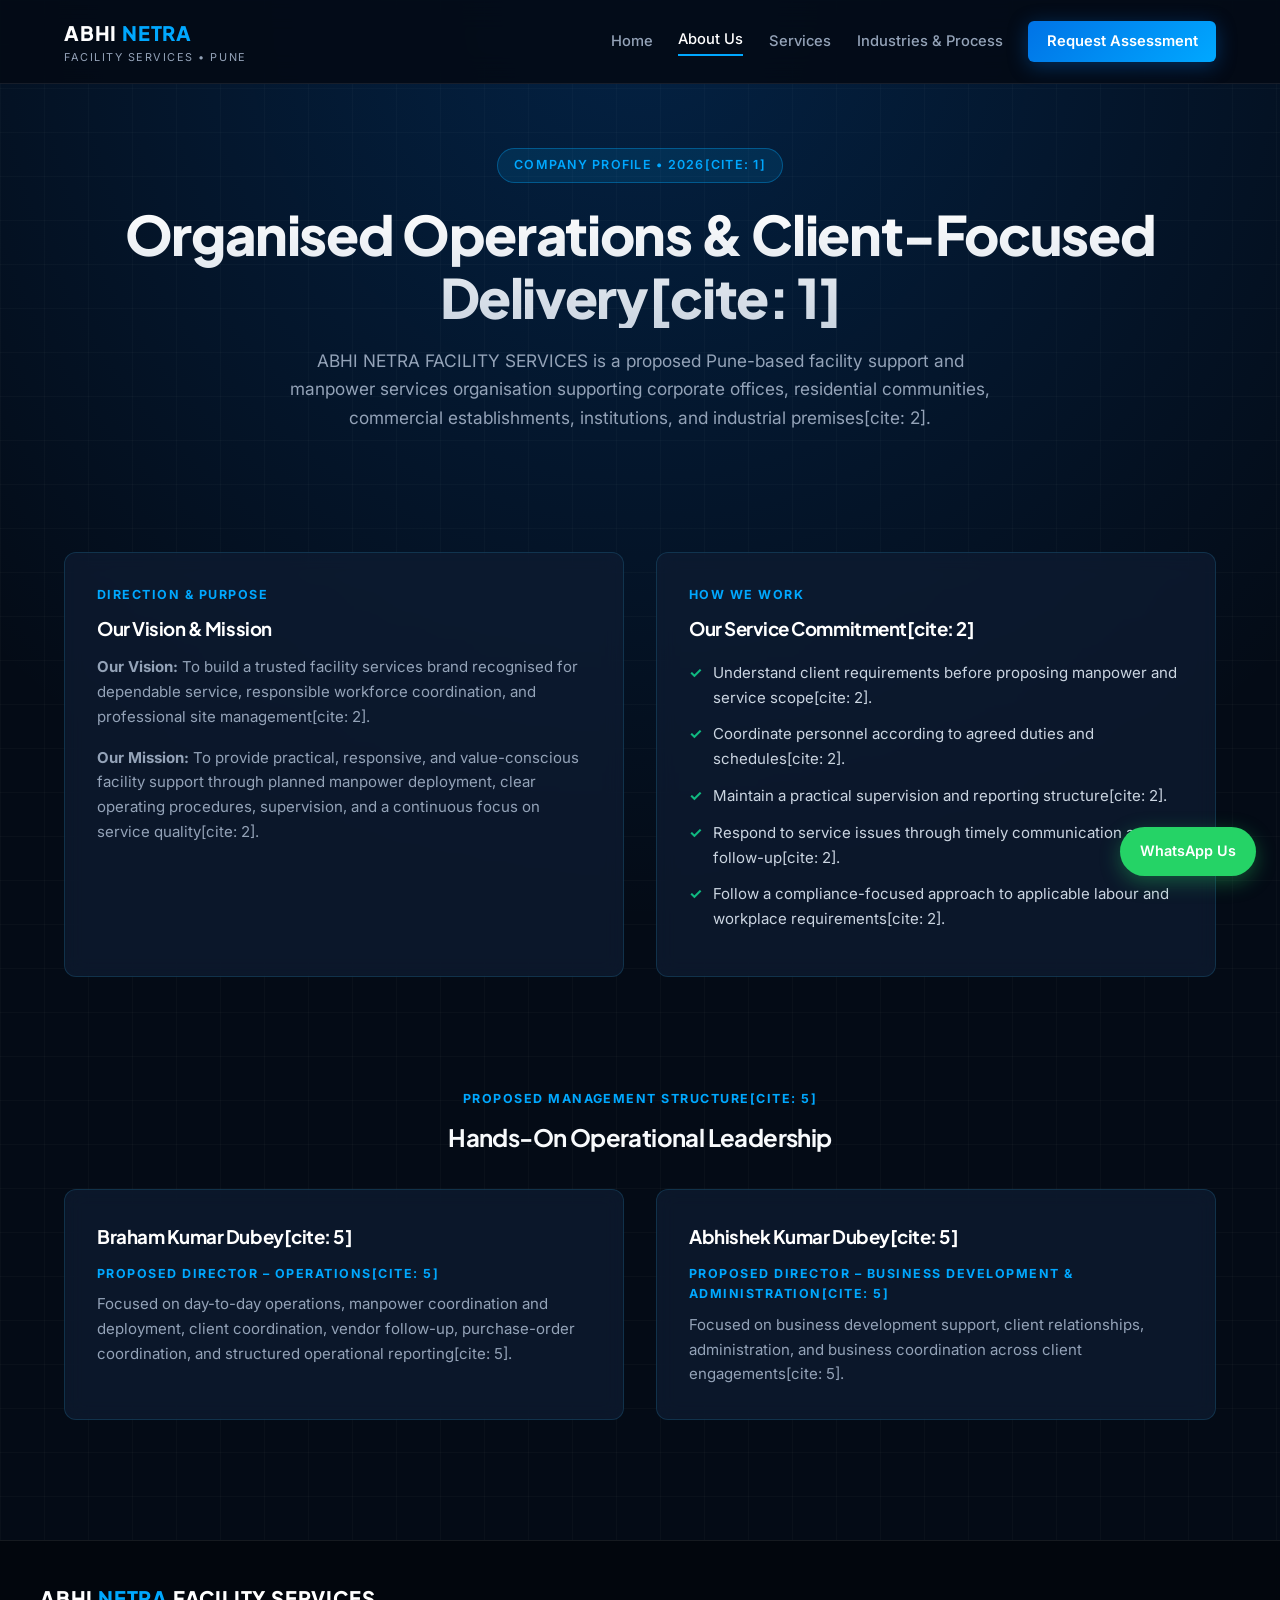
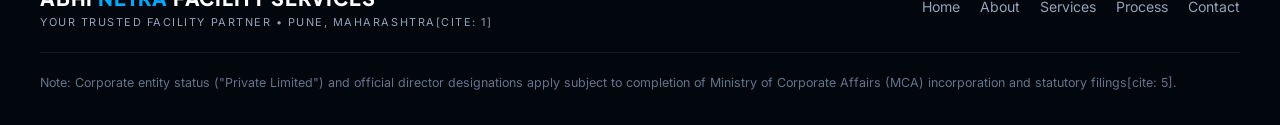
==== about.html @ e93a9867 "Add files via upload" ====
<!DOCTYPE html>
<html lang="en">
<head>
  <meta charset="UTF-8" />
  <meta name="viewport" content="width=device-width, initial-scale=1.0" />
  <title>About Us | Abhi Netra Facility Services Pune</title>
  <link rel="stylesheet" href="style.css" />
</head>
<body>
  <header>
    <div class="nav-container">
      <a href="index.html" class="brand">
        <div class="brand-title">ABHI <span>NETRA</span></div>
        <div class="brand-sub">Facility Services • Pune</div>
      </a>
      <nav>
        <a href="index.html">Home</a>
        <a href="about.html" class="active">About Us</a>
        <a href="services.html">Services</a>
        <a href="process.html">Industries & Process</a>
        <a href="contact.html" class="btn-primary" style="padding: 0.55rem 1.15rem;">Request Assessment</a>
      </nav>
    </div>
  </header>

  <main>
    <section class="page-banner">
      <div class="badge">Company Profile • 2026[cite: 1]</div>
      <h1>Organised Operations & Client-Focused Delivery[cite: 1]</h1>
      <p>
        ABHI NETRA FACILITY SERVICES is a proposed Pune-based facility support and manpower services organisation supporting corporate offices, residential communities, commercial establishments, institutions, and industrial premises[cite: 2].
      </p>
    </section>

    <section class="section">
      <div class="grid-2">
        <div class="card">
          <span class="section-label">Direction & Purpose</span>
          <h3>Our Vision & Mission</h3>
          <p style="margin-bottom:1rem;"><strong>Our Vision:</strong> To build a trusted facility services brand recognised for dependable service, responsible workforce coordination, and professional site management[cite: 2].</p>
          <p><strong>Our Mission:</strong> To provide practical, responsive, and value-conscious facility support through planned manpower deployment, clear operating procedures, supervision, and a continuous focus on service quality[cite: 2].</p>
        </div>

        <div class="card">
          <span class="section-label">How We Work</span>
          <h3>Our Service Commitment[cite: 2]</h3>
          <ul class="checklist">
            <li>Understand client requirements before proposing manpower and service scope[cite: 2].</li>
            <li>Coordinate personnel according to agreed duties and schedules[cite: 2].</li>
            <li>Maintain a practical supervision and reporting structure[cite: 2].</li>
            <li>Respond to service issues through timely communication and follow-up[cite: 2].</li>
            <li>Follow a compliance-focused approach to applicable labour and workplace requirements[cite: 2].</li>
          </ul>
        </div>
      </div>
    </section>

    <section class="section">
      <span class="section-label" style="text-align:center;">Proposed Management Structure[cite: 5]</span>
      <h2 style="text-align:center; margin-bottom:2rem;">Hands-On Operational Leadership</h2>
      <div class="grid-2">
        <div class="card">
          <h3>Braham Kumar Dubey[cite: 5]</h3>
          <span class="section-label">Proposed Director – Operations[cite: 5]</span>
          <p>Focused on day-to-day operations, manpower coordination and deployment, client coordination, vendor follow-up, purchase-order coordination, and structured operational reporting[cite: 5].</p>
        </div>
        <div class="card">
          <h3>Abhishek Kumar Dubey[cite: 5]</h3>
          <span class="section-label">Proposed Director – Business Development & Administration[cite: 5]</span>
          <p>Focused on business development support, client relationships, administration, and business coordination across client engagements[cite: 5].</p>
        </div>
      </div>
    </section>
  </main>

  <footer>
    <div class="footer-inner">
      <div class="footer-top">
        <div class="brand">
          <div class="brand-title">ABHI <span>NETRA</span> FACILITY SERVICES</div>
          <div class="brand-sub">Your Trusted Facility Partner • Pune, Maharashtra[cite: 1]</div>
        </div>
        <div class="footer-links">
          <a href="index.html">Home</a>
          <a href="about.html">About</a>
          <a href="services.html">Services</a>
          <a href="process.html">Process</a>
          <a href="contact.html">Contact</a>
        </div>
      </div>
      <p class="disclaimer">
        Note: Corporate entity status ("Private Limited") and official director designations apply subject to completion of Ministry of Corporate Affairs (MCA) incorporation and statutory filings[cite: 5].
      </p>
    </div>
  </footer>

  <a href="https://wa.me/917058074205" target="_blank" rel="noopener" class="whatsapp-float">WhatsApp Us</a>
</body>
</html>
---- style.css ----
@import url('https://fonts.googleapis.com/css2?family=Inter:wght@400;500;600&family=Plus+Jakarta+Sans:wght@600;700;800&display=swap');

:root {
  --bg-primary: #040b16;
  --bg-secondary: #081326;
  --card-bg: rgba(14, 28, 50, 0.72);
  --border-subtle: rgba(56, 189, 248, 0.16);
  --border-hover: rgba(0, 168, 255, 0.55);
  --accent-blue: #0073e6;
  --accent-cyan: #00a8ff;
  --accent-teal: #10b981;
  --text-main: #f8fafc;
  --text-muted: #94a3b8;
}

* {
  box-sizing: border-box;
  margin: 0;
  padding: 0;
}

body {
  font-family: 'Inter', -apple-system, BlinkMacSystemFont, sans-serif;
  background-color: var(--bg-primary);
  color: var(--text-main);
  line-height: 1.65;
  background-image:
    radial-gradient(circle at 50% 0%, rgba(0, 115, 230, 0.22) 0%, transparent 50%),
    linear-gradient(rgba(255, 255, 255, 0.025) 1px, transparent 1px),
    linear-gradient(90deg, rgba(255, 255, 255, 0.025) 1px, transparent 1px);
  background-size: 100% 100%, 44px 44px, 44px 44px;
  min-height: 100vh;
  display: flex;
  flex-direction: column;
}

main { flex: 1; }

h1, h2, h3, h4, .brand-title {
  font-family: 'Plus Jakarta Sans', sans-serif;
  letter-spacing: -0.025em;
}

/* Header & Navigation */
header {
  position: sticky;
  top: 0;
  z-index: 100;
  background: rgba(4, 11, 22, 0.9);
  backdrop-filter: blur(14px);
  border-bottom: 1px solid rgba(255, 255, 255, 0.08);
}

.nav-container {
  max-width: 1200px;
  margin: 0 auto;
  padding: 1rem 1.5rem;
  display: flex;
  justify-content: space-between;
  align-items: center;
}

.brand { text-decoration: none; display: flex; flex-direction: column; }

.brand-title {
  font-size: 1.25rem;
  font-weight: 800;
  letter-spacing: 0.04em;
  color: #ffffff;
}

.brand-title span { color: var(--accent-cyan); }

.brand-sub {
  font-size: 0.68rem;
  letter-spacing: 0.14em;
  text-transform: uppercase;
  color: var(--text-muted);
}

nav { display: flex; align-items: center; gap: 1.6rem; }

nav a {
  color: var(--text-muted);
  text-decoration: none;
  font-size: 0.92rem;
  font-weight: 500;
  transition: color 0.2s;
}

nav a:hover, nav a.active { color: #ffffff; }
nav a.active { border-bottom: 2px solid var(--accent-cyan); padding-bottom: 3px; }

/* Buttons */
.btn-primary {
  display: inline-block;
  background: linear-gradient(135deg, var(--accent-blue), var(--accent-cyan));
  color: #ffffff !important;
  padding: 0.78rem 1.55rem;
  border-radius: 6px;
  font-weight: 600;
  font-size: 0.92rem;
  text-decoration: none;
  border: none !important;
  cursor: pointer;
  box-shadow: 0 4px 20px rgba(0, 115, 230, 0.35);
  transition: transform 0.2s, box-shadow 0.2s;
}

.btn-primary:hover {
  transform: translateY(-2px);
  box-shadow: 0 6px 26px rgba(0, 168, 255, 0.5);
}

.btn-outline {
  display: inline-block;
  border: 1px solid var(--border-hover);
  color: #ffffff;
  padding: 0.78rem 1.55rem;
  border-radius: 6px;
  font-weight: 600;
  font-size: 0.92rem;
  text-decoration: none;
  transition: background 0.2s;
}

.btn-outline:hover { background: rgba(0, 168, 255, 0.12); }

/* Page Hero & Sub-page Banner */
.hero {
  max-width: 1120px;
  margin: 0 auto;
  padding: 5.5rem 1.5rem 4rem;
  text-align: center;
}

.page-banner {
  max-width: 1120px;
  margin: 0 auto;
  padding: 4rem 1.5rem 2rem;
  text-align: center;
}

.badge {
  display: inline-block;
  background: rgba(0, 168, 255, 0.12);
  border: 1px solid rgba(0, 168, 255, 0.35);
  color: var(--accent-cyan);
  font-size: 0.78rem;
  font-weight: 600;
  letter-spacing: 0.1em;
  text-transform: uppercase;
  padding: 0.4rem 1rem;
  border-radius: 999px;
  margin-bottom: 1.25rem;
}

.hero h1, .page-banner h1 {
  font-size: clamp(2.1rem, 4.5vw, 3.4rem);
  font-weight: 800;
  line-height: 1.15;
  margin-bottom: 1.15rem;
  background: linear-gradient(180deg, #ffffff 0%, #cbd5e1 100%);
  -webkit-background-clip: text;
  -webkit-text-fill-color: transparent;
}

.hero p, .page-banner p {
  max-width: 720px;
  margin: 0 auto 2rem;
  font-size: 1.08rem;
  color: var(--text-muted);
}

.hero-actions { display: flex; justify-content: center; gap: 1rem; flex-wrap: wrap; }

/* Sections & Grids */
.section {
  max-width: 1200px;
  margin: 0 auto;
  padding: 3.5rem 1.5rem;
}

.section-label {
  color: var(--accent-cyan);
  font-size: 0.78rem;
  font-weight: 700;
  letter-spacing: 0.12em;
  text-transform: uppercase;
  margin-bottom: 0.5rem;
  display: block;
}

.grid-4 { display: grid; grid-template-columns: repeat(auto-fit, minmax(230px, 1fr)); gap: 1.25rem; }
.grid-3 { display: grid; grid-template-columns: repeat(auto-fit, minmax(320px, 1fr)); gap: 1.5rem; }
.grid-2 { display: grid; grid-template-columns: repeat(auto-fit, minmax(340px, 1fr)); gap: 2rem; }

.card {
  background: var(--card-bg);
  border: 1px solid var(--border-subtle);
  backdrop-filter: blur(10px);
  border-radius: 12px;
  padding: 2rem;
  transition: border-color 0.25s, transform 0.25s;
}

.card:hover { border-color: var(--border-hover); transform: translateY(-3px); }
.card h3, .card h4 { color: #ffffff; margin-bottom: 0.65rem; }
.card p { color: var(--text-muted); font-size: 0.94rem; }

.service-num {
  display: inline-block;
  font-family: 'Plus Jakarta Sans', sans-serif;
  font-size: 0.82rem;
  font-weight: 700;
  color: var(--accent-cyan);
  background: rgba(0, 168, 255, 0.12);
  padding: 0.25rem 0.65rem;
  border-radius: 5px;
  margin-bottom: 1rem;
}

.checklist { list-style: none; margin-top: 1rem; }
.checklist li {
  position: relative;
  padding-left: 1.5rem;
  margin-bottom: 0.75rem;
  color: #cbd5e1;
  font-size: 0.94rem;
}
.checklist li::before {
  content: "✓";
  position: absolute;
  left: 0;
  color: var(--accent-teal);
  font-weight: 700;
}

/* Industries & Process */
.industries-wrap { display: flex; flex-wrap: wrap; justify-content: center; gap: 0.85rem; margin-bottom: 3rem; }
.industry-pill {
  background: var(--card-bg);
  border: 1px solid var(--border-subtle);
  padding: 0.75rem 1.35rem;
  border-radius: 999px;
  font-size: 0.92rem;
  font-weight: 500;
  color: #e2e8f0;
}

.process-grid { display: grid; grid-template-columns: repeat(auto-fit, minmax(200px, 1fr)); gap: 1.25rem; }
.step-number {
  width: 34px;
  height: 34px;
  border-radius: 50%;
  background: linear-gradient(135deg, var(--accent-blue), var(--accent-cyan));
  color: #ffffff;
  font-weight: 700;
  font-size: 0.9rem;
  display: flex;
  align-items: center;
  justify-content: center;
  margin-bottom: 1rem;
}

/* Contact Form */
.contact-grid {
  display: grid;
  grid-template-columns: 1fr 1.25fr;
  gap: 2.5rem;
  background: var(--card-bg);
  border: 1px solid var(--border-subtle);
  border-radius: 14px;
  padding: 2.5rem;
}

.contact-item { margin-bottom: 1.5rem; }
.contact-item span {
  display: block;
  font-size: 0.78rem;
  text-transform: uppercase;
  letter-spacing: 0.08em;
  color: var(--accent-cyan);
  font-weight: 600;
  margin-bottom: 0.25rem;
}
.contact-item a, .contact-item p { color: #ffffff; font-size: 1.05rem; text-decoration: none; font-weight: 500; }

form { display: grid; gap: 1rem; }
.form-row { display: grid; grid-template-columns: 1fr 1fr; gap: 1rem; }
input, select, textarea {
  width: 100%;
  background: rgba(4, 11, 22, 0.85);
  border: 1px solid rgba(148, 163, 184, 0.25);
  border-radius: 6px;
  padding: 0.8rem 1rem;
  color: #ffffff;
  font-family: 'Inter', sans-serif;
  font-size: 0.94rem;
}
input:focus, select:focus, textarea:focus { outline: none; border-color: var(--accent-cyan); }

/* Footer & WhatsApp */
footer {
  border-top: 1px solid rgba(255, 255, 255, 0.08);
  background: #02060d;
  padding: 2.5rem 1.5rem 2rem;
  margin-top: 4rem;
}
.footer-inner { max-width: 1200px; margin: 0 auto; }
.footer-top {
  display: flex;
  justify-content: space-between;
  align-items: center;
  flex-wrap: wrap;
  gap: 1rem;
  padding-bottom: 1.25rem;
  border-bottom: 1px solid rgba(255, 255, 255, 0.08);
}
.footer-links { display: flex; gap: 1.25rem; flex-wrap: wrap; }
.footer-links a { color: var(--text-muted); text-decoration: none; font-size: 0.88rem; }
.footer-links a:hover { color: #ffffff; }
.disclaimer { margin-top: 1.25rem; font-size: 0.78rem; color: #64748b; line-height: 1.6; }

.whatsapp-float {
  position: fixed;
  bottom: 24px;
  right: 24px;
  background: #25d366;
  color: #ffffff;
  padding: 0.8rem 1.25rem;
  border-radius: 999px;
  font-weight: 600;
  font-size: 0.9rem;
  text-decoration: none;
  box-shadow: 0 6px 20px rgba(37, 211, 102, 0.35);
  z-index: 99;
}

@media (max-width: 820px) {
  nav a:not(.btn-primary) { display: none; }
  .contact-grid { grid-template-columns: 1fr; padding: 1.75rem; }
  .form-row { grid-template-columns: 1fr; }
}
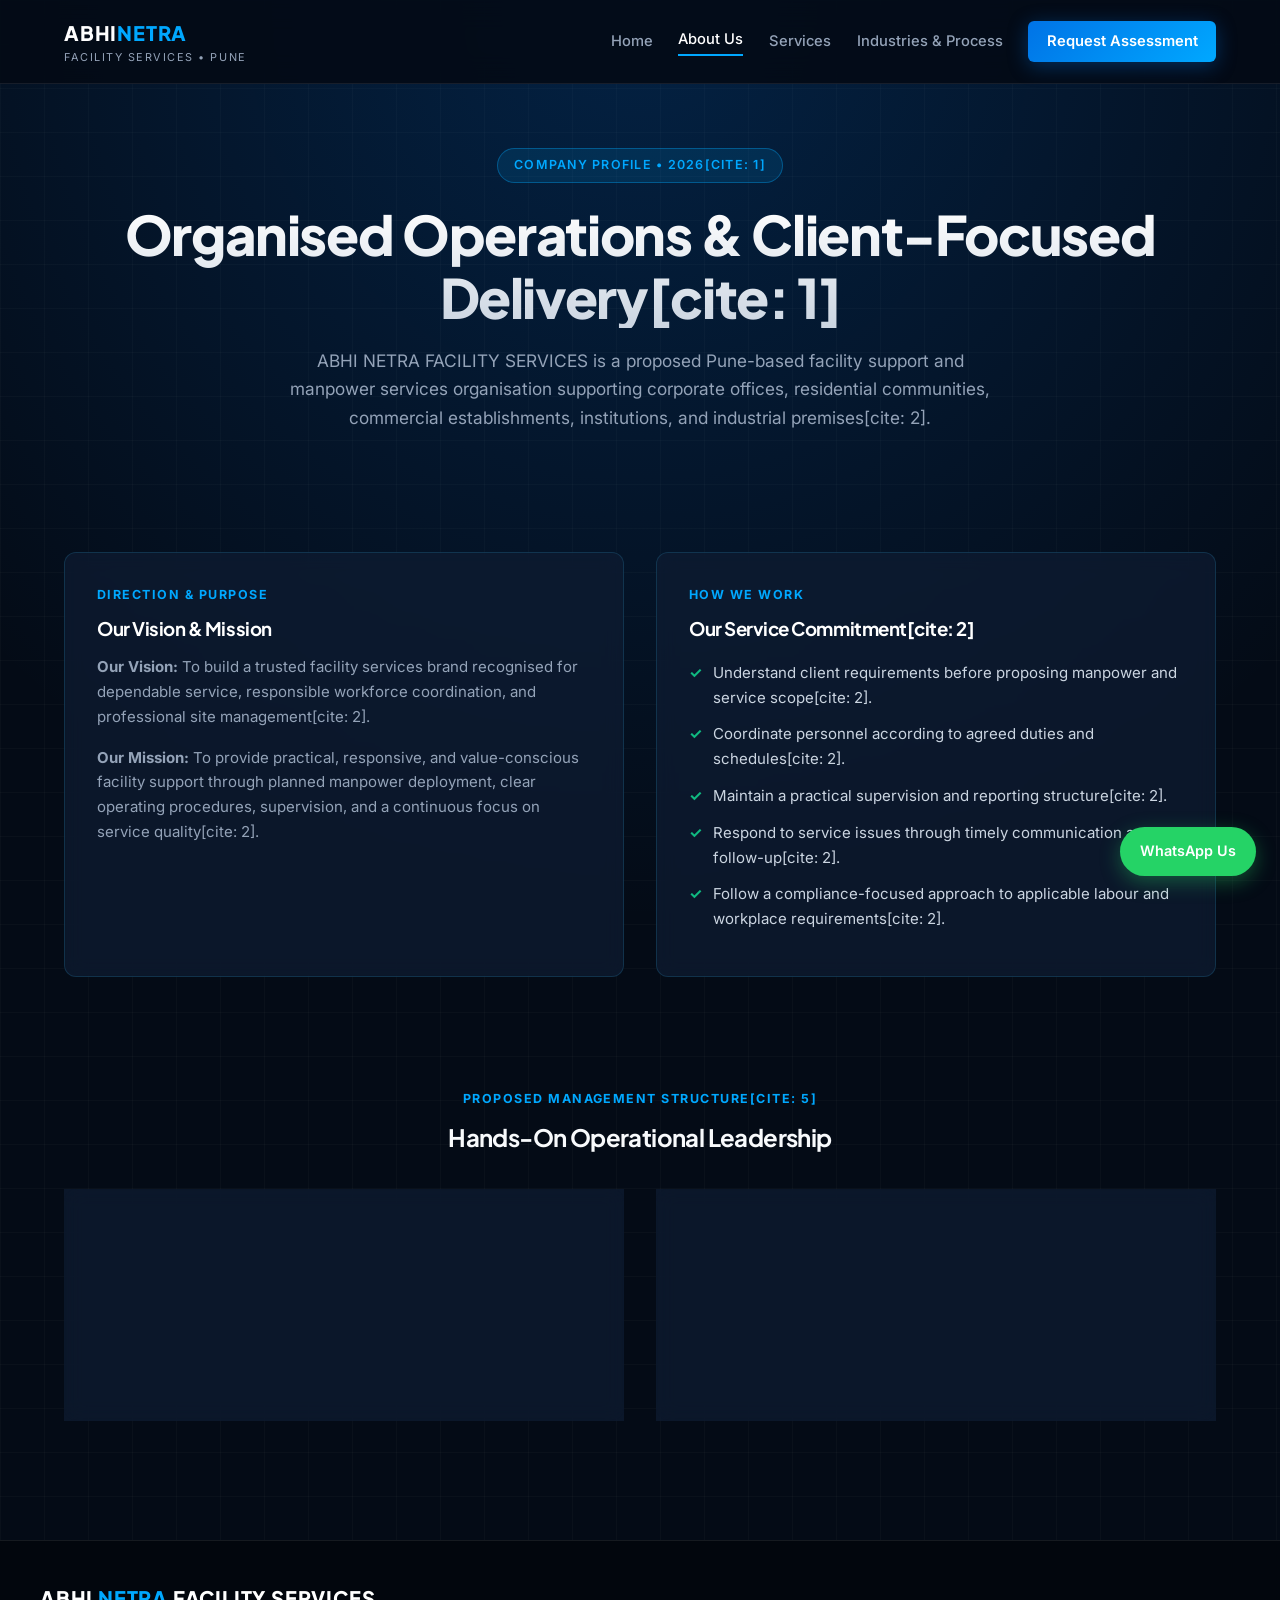
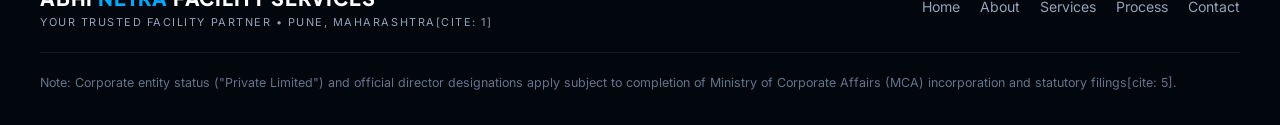
==== commit bfe43f1b: "Update about.html" ====
--- a/about.html
+++ b/about.html
@@ -10,7 +10,7 @@
   <header>
     <div class="nav-container">
       <a href="index.html" class="brand">
-        <div class="brand-title">ABHI <span>NETRA</span></div>
+        <div class="brand-title">ABHI<span>NETRA</span></div>
         <div class="brand-sub">Facility Services • Pune</div>
       </a>
       <nav>
@@ -96,4 +96,4 @@
 
   <a href="https://wa.me/917058074205" target="_blank" rel="noopener" class="whatsapp-float">WhatsApp Us</a>
 </body>
-</html>+</html>
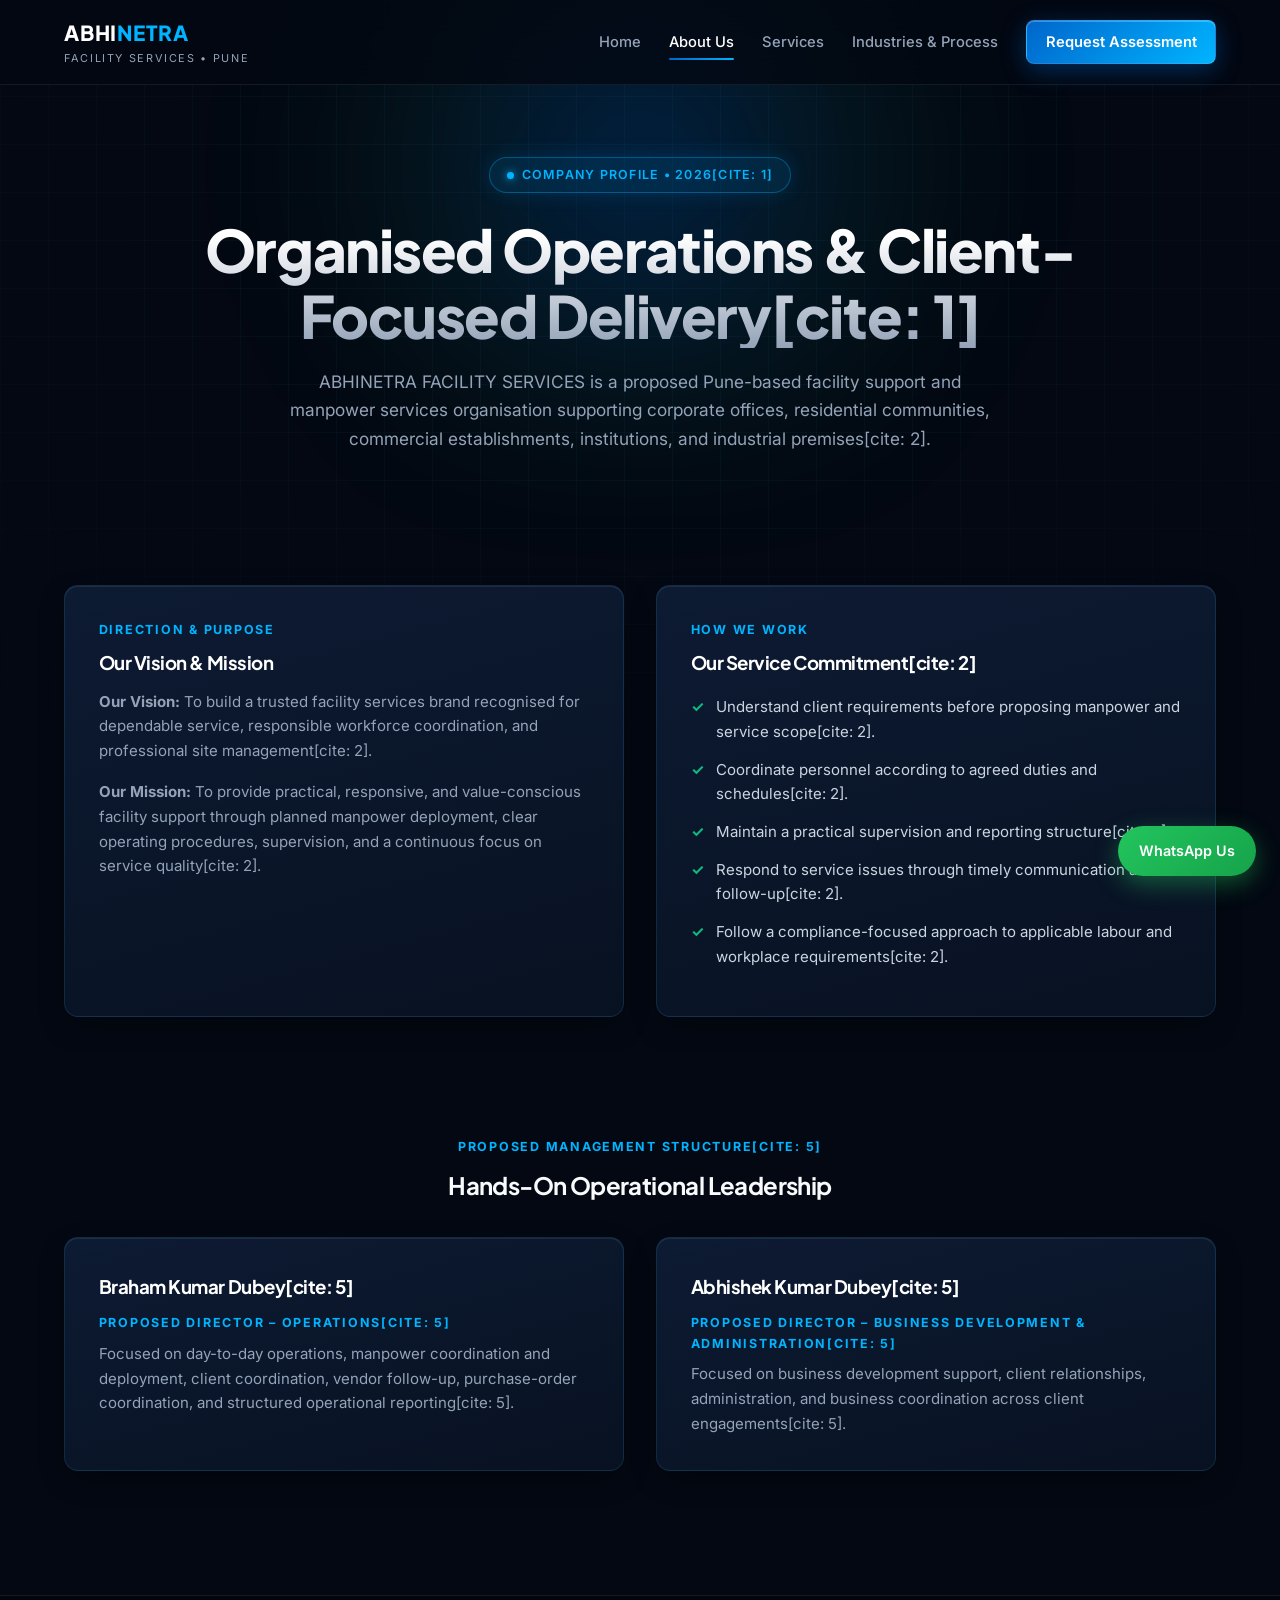
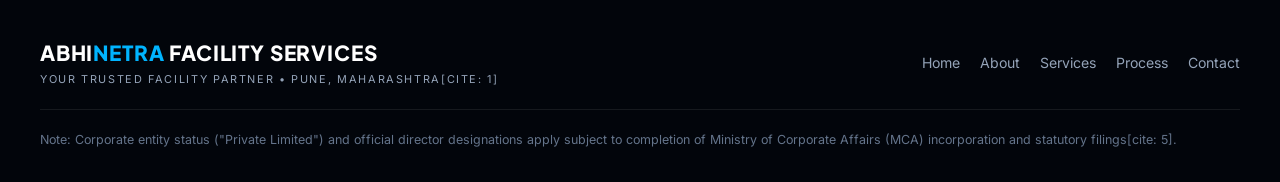
==== commit e425e9db: "Update about.html" ====
--- a/about.html
+++ b/about.html
@@ -3,7 +3,7 @@
 <head>
   <meta charset="UTF-8" />
   <meta name="viewport" content="width=device-width, initial-scale=1.0" />
-  <title>About Us | Abhi Netra Facility Services Pune</title>
+  <title>About Us | AbhiNetra Facility Services Pune</title>
   <link rel="stylesheet" href="style.css" />
 </head>
 <body>
@@ -28,7 +28,7 @@
       <div class="badge">Company Profile • 2026[cite: 1]</div>
       <h1>Organised Operations & Client-Focused Delivery[cite: 1]</h1>
       <p>
-        ABHI NETRA FACILITY SERVICES is a proposed Pune-based facility support and manpower services organisation supporting corporate offices, residential communities, commercial establishments, institutions, and industrial premises[cite: 2].
+        ABHINETRA FACILITY SERVICES is a proposed Pune-based facility support and manpower services organisation supporting corporate offices, residential communities, commercial establishments, institutions, and industrial premises[cite: 2].
       </p>
     </section>
 
@@ -77,7 +77,7 @@
     <div class="footer-inner">
       <div class="footer-top">
         <div class="brand">
-          <div class="brand-title">ABHI <span>NETRA</span> FACILITY SERVICES</div>
+          <div class="brand-title">ABHI<span>NETRA</span> FACILITY SERVICES</div>
           <div class="brand-sub">Your Trusted Facility Partner • Pune, Maharashtra[cite: 1]</div>
         </div>
         <div class="footer-links">
--- a/style.css
+++ b/style.css
@@ -1,13 +1,13 @@
 @import url('https://fonts.googleapis.com/css2?family=Inter:wght@400;500;600&family=Plus+Jakarta+Sans:wght@600;700;800&display=swap');
 
 :root {
-  --bg-primary: #040b16;
+  --bg-primary: #030812;
   --bg-secondary: #081326;
-  --card-bg: rgba(14, 28, 50, 0.72);
-  --border-subtle: rgba(56, 189, 248, 0.16);
+  --card-bg: rgba(12, 24, 44, 0.65);
+  --border-subtle: rgba(56, 189, 248, 0.14);
   --border-hover: rgba(0, 168, 255, 0.55);
-  --accent-blue: #0073e6;
-  --accent-cyan: #00a8ff;
+  --accent-blue: #0066cc;
+  --accent-cyan: #00b4ff;
   --accent-teal: #10b981;
   --text-main: #f8fafc;
   --text-muted: #94a3b8;
@@ -24,14 +24,45 @@
   background-color: var(--bg-primary);
   color: var(--text-main);
   line-height: 1.65;
-  background-image:
-    radial-gradient(circle at 50% 0%, rgba(0, 115, 230, 0.22) 0%, transparent 50%),
-    linear-gradient(rgba(255, 255, 255, 0.025) 1px, transparent 1px),
-    linear-gradient(90deg, rgba(255, 255, 255, 0.025) 1px, transparent 1px);
-  background-size: 100% 100%, 44px 44px, 44px 44px;
   min-height: 100vh;
   display: flex;
   flex-direction: column;
+  overflow-x: hidden;
+  position: relative;
+}
+
+/* === 1. LAYERED ARCHITECTURAL GRID + AMBIENT GLOW BACKGROUND === */
+body::before {
+  content: "";
+  position: fixed;
+  inset: 0;
+  z-index: -2;
+  background-image:
+    linear-gradient(rgba(56, 189, 248, 0.045) 1px, transparent 1px),
+    linear-gradient(90deg, rgba(56, 189, 248, 0.045) 1px, transparent 1px);
+  background-size: 48px 48px;
+  mask-image: radial-gradient(ellipse 80% 70% at 50% 25%, #000 40%, transparent 100%);
+  -webkit-mask-image: radial-gradient(ellipse 80% 70% at 50% 25%, #000 40%, transparent 100%);
+}
+
+body::after {
+  content: "";
+  position: fixed;
+  top: -15%;
+  left: 50%;
+  transform: translateX(-50%);
+  width: 900px;
+  height: 600px;
+  z-index: -1;
+  background: radial-gradient(circle, rgba(0, 132, 255, 0.22) 0%, rgba(16, 185, 129, 0.06) 45%, transparent 70%);
+  filter: blur(60px);
+  animation: pulseAura 9s ease-in-out infinite alternate;
+  pointer-events: none;
+}
+
+@keyframes pulseAura {
+  0% { transform: translateX(-52%) translateY(0px) scale(1); opacity: 0.85; }
+  100% { transform: translateX(-48%) translateY(25px) scale(1.08); opacity: 1; }
 }
 
 main { flex: 1; }
@@ -41,14 +72,15 @@
   letter-spacing: -0.025em;
 }
 
-/* Header & Navigation */
+/* === 2. FROSTED GLASS NAVIGATION === */
 header {
   position: sticky;
   top: 0;
   z-index: 100;
-  background: rgba(4, 11, 22, 0.9);
-  backdrop-filter: blur(14px);
-  border-bottom: 1px solid rgba(255, 255, 255, 0.08);
+  background: rgba(3, 8, 18, 0.78);
+  backdrop-filter: blur(18px);
+  -webkit-backdrop-filter: blur(18px);
+  border-bottom: 1px solid rgba(255, 255, 255, 0.07);
 }
 
 .nav-container {
@@ -63,7 +95,7 @@
 .brand { text-decoration: none; display: flex; flex-direction: column; }
 
 .brand-title {
-  font-size: 1.25rem;
+  font-size: 1.3rem;
   font-weight: 800;
   letter-spacing: 0.04em;
   color: #ffffff;
@@ -73,138 +105,207 @@
 
 .brand-sub {
   font-size: 0.68rem;
-  letter-spacing: 0.14em;
+  letter-spacing: 0.15em;
   text-transform: uppercase;
   color: var(--text-muted);
 }
 
-nav { display: flex; align-items: center; gap: 1.6rem; }
+nav { display: flex; align-items: center; gap: 1.75rem; }
 
 nav a {
   color: var(--text-muted);
   text-decoration: none;
   font-size: 0.92rem;
   font-weight: 500;
+  position: relative;
   transition: color 0.2s;
 }
 
 nav a:hover, nav a.active { color: #ffffff; }
-nav a.active { border-bottom: 2px solid var(--accent-cyan); padding-bottom: 3px; }
-
-/* Buttons */
+
+nav a.active::after {
+  content: "";
+  position: absolute;
+  left: 0;
+  bottom: -6px;
+  width: 100%;
+  height: 2px;
+  background: linear-gradient(90deg, var(--accent-blue), var(--accent-cyan));
+  border-radius: 2px;
+}
+
+/* === 3. BUTTONS WITH LIGHT-SWEEP SHIMMER === */
 .btn-primary {
+  position: relative;
+  overflow: hidden;
   display: inline-block;
   background: linear-gradient(135deg, var(--accent-blue), var(--accent-cyan));
   color: #ffffff !important;
-  padding: 0.78rem 1.55rem;
-  border-radius: 6px;
+  padding: 0.82rem 1.65rem;
+  border-radius: 8px;
   font-weight: 600;
   font-size: 0.92rem;
   text-decoration: none;
-  border: none !important;
+  border: 1px solid rgba(255, 255, 255, 0.15) !important;
   cursor: pointer;
-  box-shadow: 0 4px 20px rgba(0, 115, 230, 0.35);
-  transition: transform 0.2s, box-shadow 0.2s;
-}
+  box-shadow: 0 6px 24px rgba(0, 115, 230, 0.35), inset 0 1px 0 rgba(255, 255, 255, 0.25);
+  transition: transform 0.25s ease, box-shadow 0.25s ease;
+}
+
+.btn-primary::before {
+  content: "";
+  position: absolute;
+  top: 0;
+  left: -100%;
+  width: 60%;
+  height: 100%;
+  background: linear-gradient(90deg, transparent, rgba(255, 255, 255, 0.28), transparent);
+  transform: skewX(-25deg);
+  transition: left 0.55s ease;
+}
+
+.btn-primary:hover::before { left: 140%; }
 
 .btn-primary:hover {
   transform: translateY(-2px);
-  box-shadow: 0 6px 26px rgba(0, 168, 255, 0.5);
+  box-shadow: 0 10px 30px rgba(0, 180, 255, 0.5);
 }
 
 .btn-outline {
   display: inline-block;
+  background: rgba(14, 28, 50, 0.45);
+  backdrop-filter: blur(8px);
   border: 1px solid var(--border-hover);
   color: #ffffff;
-  padding: 0.78rem 1.55rem;
-  border-radius: 6px;
+  padding: 0.82rem 1.65rem;
+  border-radius: 8px;
   font-weight: 600;
   font-size: 0.92rem;
   text-decoration: none;
-  transition: background 0.2s;
-}
-
-.btn-outline:hover { background: rgba(0, 168, 255, 0.12); }
-
-/* Page Hero & Sub-page Banner */
+  transition: background 0.25s, transform 0.25s;
+}
+
+.btn-outline:hover {
+  background: rgba(0, 168, 255, 0.14);
+  transform: translateY(-2px);
+}
+
+/* === 4. HERO & BANNERS === */
 .hero {
   max-width: 1120px;
   margin: 0 auto;
-  padding: 5.5rem 1.5rem 4rem;
+  padding: 6rem 1.5rem 4.5rem;
   text-align: center;
 }
 
 .page-banner {
   max-width: 1120px;
   margin: 0 auto;
-  padding: 4rem 1.5rem 2rem;
+  padding: 4.5rem 1.5rem 2.25rem;
   text-align: center;
 }
 
 .badge {
-  display: inline-block;
-  background: rgba(0, 168, 255, 0.12);
+  display: inline-flex;
+  align-items: center;
+  gap: 0.5rem;
+  background: rgba(0, 168, 255, 0.1);
   border: 1px solid rgba(0, 168, 255, 0.35);
+  box-shadow: 0 0 20px rgba(0, 168, 255, 0.15);
   color: var(--accent-cyan);
   font-size: 0.78rem;
   font-weight: 600;
   letter-spacing: 0.1em;
   text-transform: uppercase;
-  padding: 0.4rem 1rem;
+  padding: 0.42rem 1.05rem;
   border-radius: 999px;
+  margin-bottom: 1.4rem;
+}
+
+.badge::before {
+  content: "";
+  width: 7px;
+  height: 7px;
+  border-radius: 50%;
+  background: var(--accent-cyan);
+  box-shadow: 0 0 8px var(--accent-cyan);
+}
+
+.hero h1, .page-banner h1 {
+  font-size: clamp(2.2rem, 4.8vw, 3.65rem);
+  font-weight: 800;
+  line-height: 1.13;
   margin-bottom: 1.25rem;
-}
-
-.hero h1, .page-banner h1 {
-  font-size: clamp(2.1rem, 4.5vw, 3.4rem);
-  font-weight: 800;
-  line-height: 1.15;
-  margin-bottom: 1.15rem;
-  background: linear-gradient(180deg, #ffffff 0%, #cbd5e1 100%);
+  background: linear-gradient(180deg, #ffffff 15%, #94a3b8 100%);
   -webkit-background-clip: text;
   -webkit-text-fill-color: transparent;
 }
 
 .hero p, .page-banner p {
   max-width: 720px;
-  margin: 0 auto 2rem;
+  margin: 0 auto 2.25rem;
   font-size: 1.08rem;
   color: var(--text-muted);
 }
 
 .hero-actions { display: flex; justify-content: center; gap: 1rem; flex-wrap: wrap; }
 
-/* Sections & Grids */
+/* === 5. SECTIONS, GLASS CARDS & CURSOR SPOTLIGHT === */
 .section {
   max-width: 1200px;
   margin: 0 auto;
-  padding: 3.5rem 1.5rem;
+  padding: 3.75rem 1.5rem;
 }
 
 .section-label {
   color: var(--accent-cyan);
   font-size: 0.78rem;
   font-weight: 700;
-  letter-spacing: 0.12em;
+  letter-spacing: 0.14em;
   text-transform: uppercase;
   margin-bottom: 0.5rem;
   display: block;
 }
 
-.grid-4 { display: grid; grid-template-columns: repeat(auto-fit, minmax(230px, 1fr)); gap: 1.25rem; }
+.grid-4 { display: grid; grid-template-columns: repeat(auto-fit, minmax(230px, 1fr)); gap: 1.35rem; }
 .grid-3 { display: grid; grid-template-columns: repeat(auto-fit, minmax(320px, 1fr)); gap: 1.5rem; }
 .grid-2 { display: grid; grid-template-columns: repeat(auto-fit, minmax(340px, 1fr)); gap: 2rem; }
 
 .card {
-  background: var(--card-bg);
+  position: relative;
+  background: linear-gradient(165deg, rgba(17, 34, 62, 0.75) 0%, rgba(9, 19, 36, 0.85) 100%);
   border: 1px solid var(--border-subtle);
-  backdrop-filter: blur(10px);
-  border-radius: 12px;
-  padding: 2rem;
-  transition: border-color 0.25s, transform 0.25s;
-}
-
-.card:hover { border-color: var(--border-hover); transform: translateY(-3px); }
+  box-shadow: 0 10px 30px -10px rgba(0, 0, 0, 0.6), inset 0 1px 0 rgba(255, 255, 255, 0.08);
+  backdrop-filter: blur(12px);
+  border-radius: 14px;
+  padding: 2.1rem;
+  overflow: hidden;
+  transition: border-color 0.3s ease, transform 0.3s ease, box-shadow 0.3s ease;
+}
+
+/* Mouse-tracking glow layer */
+.card::after {
+  content: "";
+  position: absolute;
+  inset: 0;
+  background: radial-gradient(
+    420px circle at var(--mouse-x, 50%) var(--mouse-y, 50%),
+    rgba(0, 180, 255, 0.13),
+    transparent 65%
+  );
+  opacity: 0;
+  transition: opacity 0.35s ease;
+  pointer-events: none;
+}
+
+.card:hover::after { opacity: 1; }
+
+.card:hover {
+  border-color: var(--border-hover);
+  transform: translateY(-4px);
+  box-shadow: 0 18px 40px -12px rgba(0, 115, 230, 0.25), inset 0 1px 0 rgba(255, 255, 255, 0.16);
+}
+
 .card h3, .card h4 { color: #ffffff; margin-bottom: 0.65rem; }
 .card p { color: var(--text-muted); font-size: 0.94rem; }
 
@@ -215,16 +316,17 @@
   font-weight: 700;
   color: var(--accent-cyan);
   background: rgba(0, 168, 255, 0.12);
-  padding: 0.25rem 0.65rem;
-  border-radius: 5px;
+  border: 1px solid rgba(0, 168, 255, 0.25);
+  padding: 0.28rem 0.7rem;
+  border-radius: 6px;
   margin-bottom: 1rem;
 }
 
 .checklist { list-style: none; margin-top: 1rem; }
 .checklist li {
   position: relative;
-  padding-left: 1.5rem;
-  margin-bottom: 0.75rem;
+  padding-left: 1.6rem;
+  margin-bottom: 0.8rem;
   color: #cbd5e1;
   font-size: 0.94rem;
 }
@@ -239,24 +341,31 @@
 /* Industries & Process */
 .industries-wrap { display: flex; flex-wrap: wrap; justify-content: center; gap: 0.85rem; margin-bottom: 3rem; }
 .industry-pill {
-  background: var(--card-bg);
+  background: rgba(14, 28, 50, 0.7);
   border: 1px solid var(--border-subtle);
-  padding: 0.75rem 1.35rem;
+  box-shadow: inset 0 1px 0 rgba(255, 255, 255, 0.06);
+  padding: 0.75rem 1.4rem;
   border-radius: 999px;
   font-size: 0.92rem;
   font-weight: 500;
   color: #e2e8f0;
+  transition: border-color 0.25s, transform 0.25s;
+}
+.industry-pill:hover {
+  border-color: var(--accent-cyan);
+  transform: translateY(-2px);
 }
 
 .process-grid { display: grid; grid-template-columns: repeat(auto-fit, minmax(200px, 1fr)); gap: 1.25rem; }
 .step-number {
-  width: 34px;
-  height: 34px;
+  width: 36px;
+  height: 36px;
   border-radius: 50%;
   background: linear-gradient(135deg, var(--accent-blue), var(--accent-cyan));
+  box-shadow: 0 0 15px rgba(0, 180, 255, 0.4);
   color: #ffffff;
   font-weight: 700;
-  font-size: 0.9rem;
+  font-size: 0.92rem;
   display: flex;
   align-items: center;
   justify-content: center;
@@ -268,9 +377,10 @@
   display: grid;
   grid-template-columns: 1fr 1.25fr;
   gap: 2.5rem;
-  background: var(--card-bg);
+  background: linear-gradient(165deg, rgba(17, 34, 62, 0.75) 0%, rgba(9, 19, 36, 0.85) 100%);
   border: 1px solid var(--border-subtle);
-  border-radius: 14px;
+  box-shadow: 0 15px 35px rgba(0, 0, 0, 0.5), inset 0 1px 0 rgba(255, 255, 255, 0.08);
+  border-radius: 16px;
   padding: 2.5rem;
 }
 
@@ -290,20 +400,36 @@
 .form-row { display: grid; grid-template-columns: 1fr 1fr; gap: 1rem; }
 input, select, textarea {
   width: 100%;
-  background: rgba(4, 11, 22, 0.85);
-  border: 1px solid rgba(148, 163, 184, 0.25);
-  border-radius: 6px;
-  padding: 0.8rem 1rem;
+  background: rgba(3, 8, 18, 0.85);
+  border: 1px solid rgba(148, 163, 184, 0.22);
+  border-radius: 8px;
+  padding: 0.85rem 1rem;
   color: #ffffff;
   font-family: 'Inter', sans-serif;
   font-size: 0.94rem;
-}
-input:focus, select:focus, textarea:focus { outline: none; border-color: var(--accent-cyan); }
+  transition: border-color 0.2s, box-shadow 0.2s;
+}
+input:focus, select:focus, textarea:focus {
+  outline: none;
+  border-color: var(--accent-cyan);
+  box-shadow: 0 0 0 3px rgba(0, 180, 255, 0.15);
+}
+
+/* Scroll Reveal Animation */
+.reveal {
+  opacity: 0;
+  transform: translateY(22px);
+  transition: opacity 0.65s ease-out, transform 0.65s ease-out;
+}
+.reveal.visible {
+  opacity: 1;
+  transform: translateY(0);
+}
 
 /* Footer & WhatsApp */
 footer {
   border-top: 1px solid rgba(255, 255, 255, 0.08);
-  background: #02060d;
+  background: #02050b;
   padding: 2.5rem 1.5rem 2rem;
   margin-top: 4rem;
 }
@@ -326,19 +452,21 @@
   position: fixed;
   bottom: 24px;
   right: 24px;
-  background: #25d366;
+  background: linear-gradient(135deg, #22c55e, #16a34a);
   color: #ffffff;
-  padding: 0.8rem 1.25rem;
+  padding: 0.82rem 1.3rem;
   border-radius: 999px;
   font-weight: 600;
   font-size: 0.9rem;
   text-decoration: none;
-  box-shadow: 0 6px 20px rgba(37, 211, 102, 0.35);
+  box-shadow: 0 8px 25px rgba(34, 197, 94, 0.4);
   z-index: 99;
-}
+  transition: transform 0.25s;
+}
+.whatsapp-float:hover { transform: translateY(-3px) scale(1.03); }
 
 @media (max-width: 820px) {
   nav a:not(.btn-primary) { display: none; }
   .contact-grid { grid-template-columns: 1fr; padding: 1.75rem; }
   .form-row { grid-template-columns: 1fr; }
-}+}
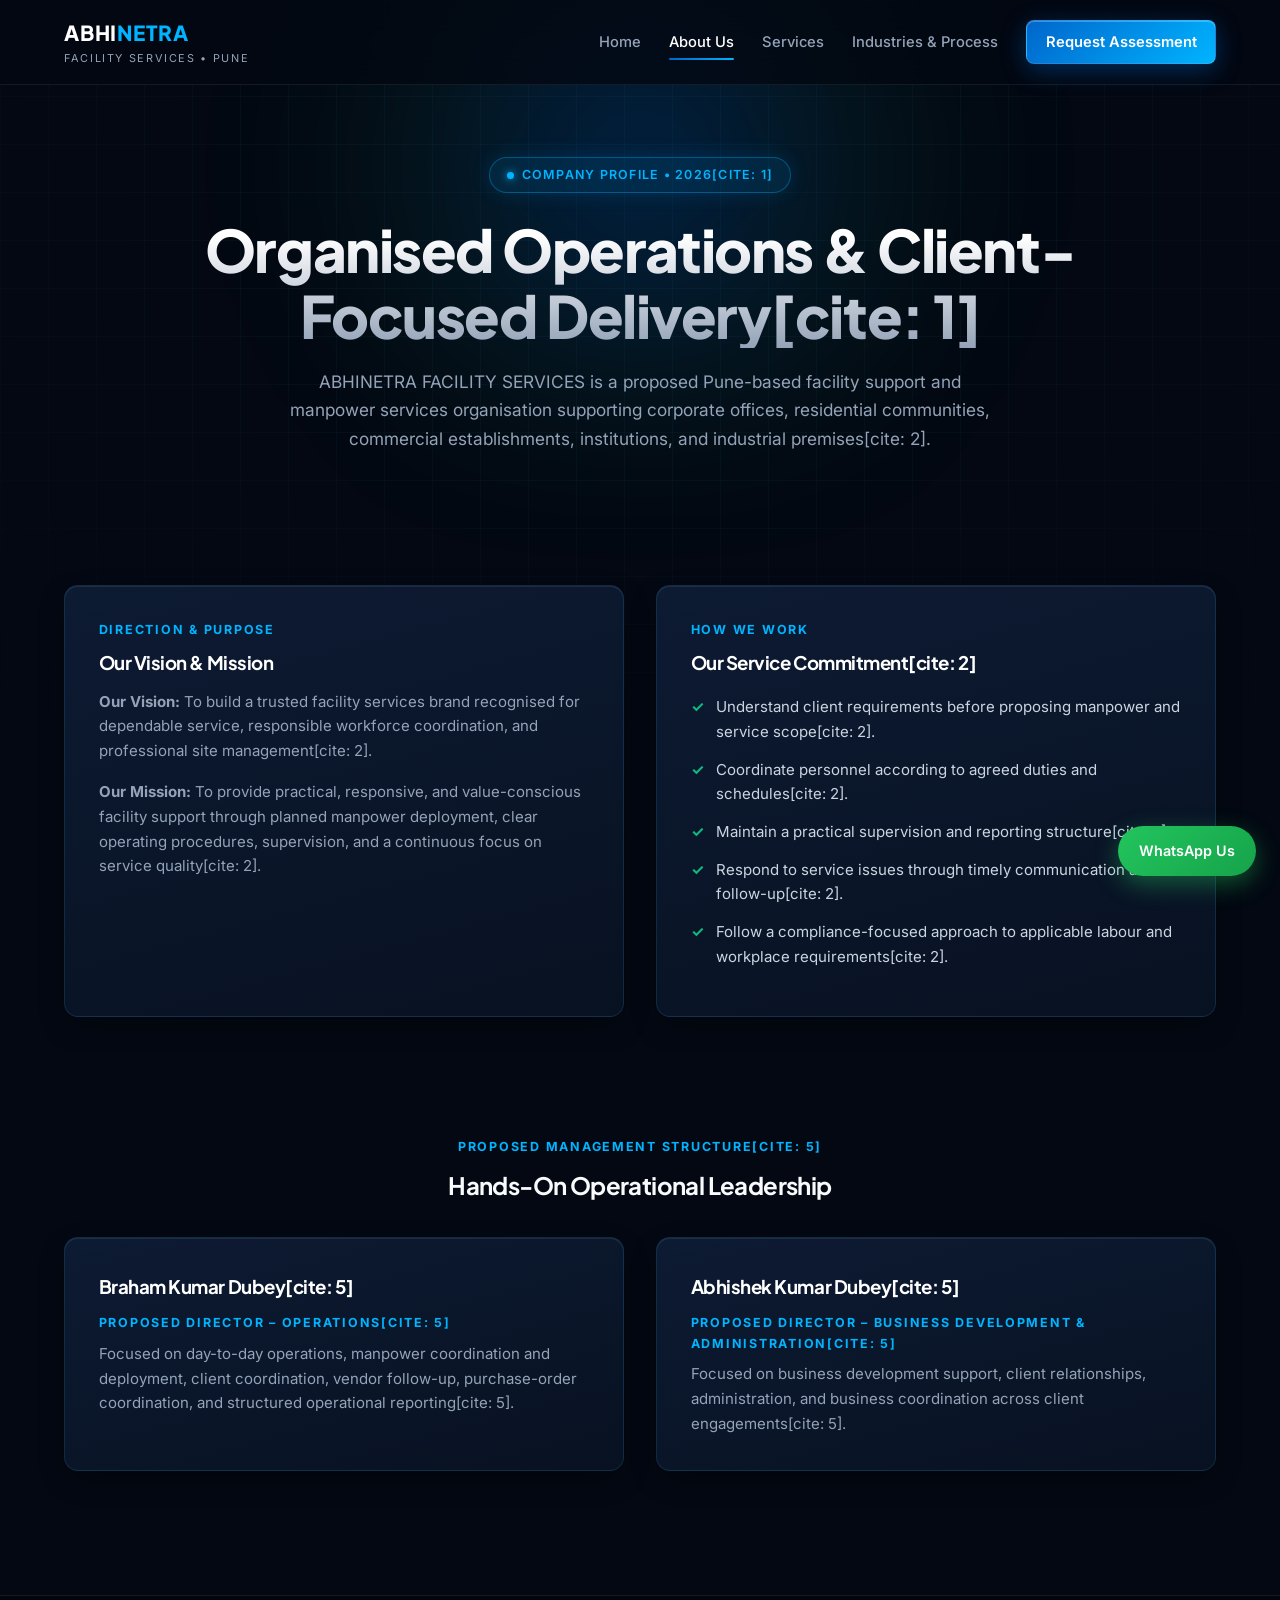
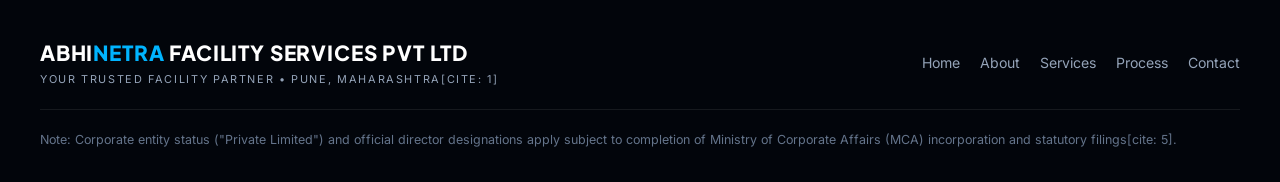
==== commit eb0fb482: "Update about.html" ====
--- a/about.html
+++ b/about.html
@@ -77,7 +77,7 @@
     <div class="footer-inner">
       <div class="footer-top">
         <div class="brand">
-          <div class="brand-title">ABHI<span>NETRA</span> FACILITY SERVICES</div>
+          <div class="brand-title">ABHI<span>NETRA</span> FACILITY SERVICES PVT LTD</div>
           <div class="brand-sub">Your Trusted Facility Partner • Pune, Maharashtra[cite: 1]</div>
         </div>
         <div class="footer-links">
